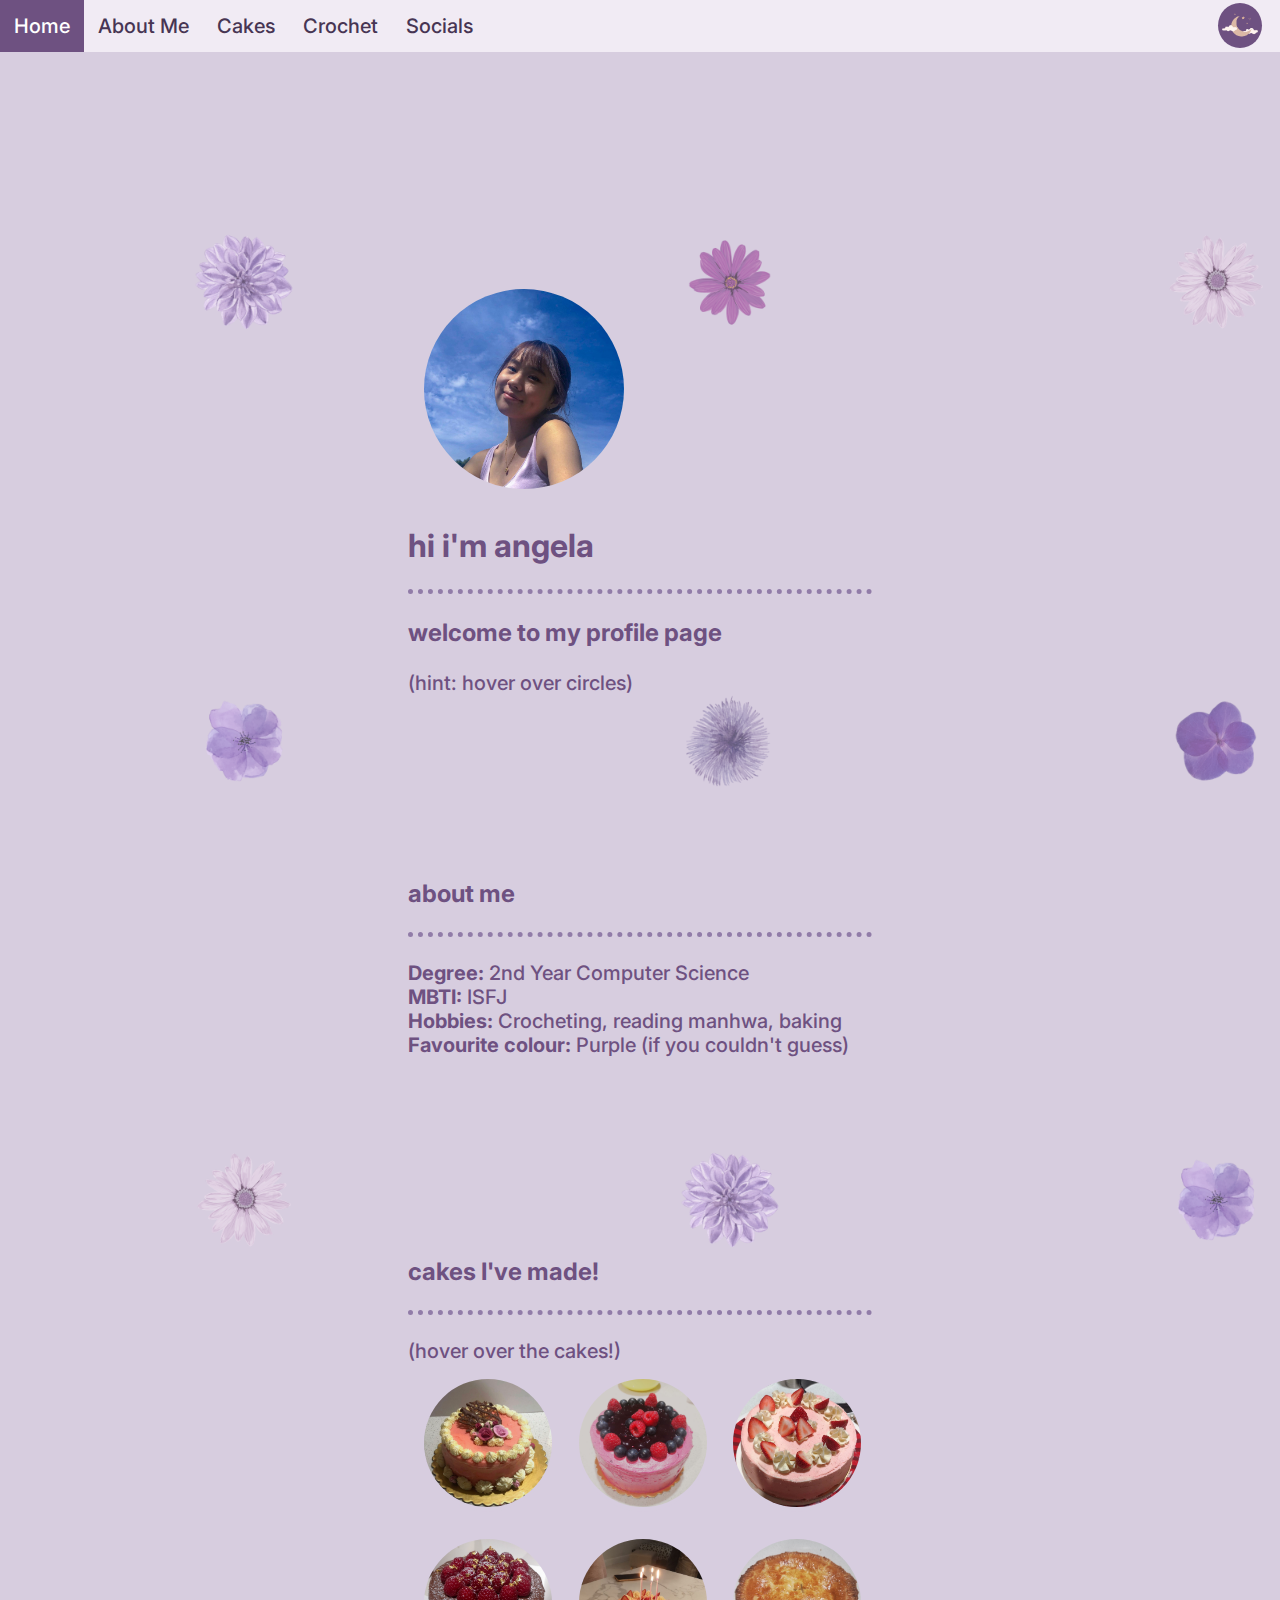
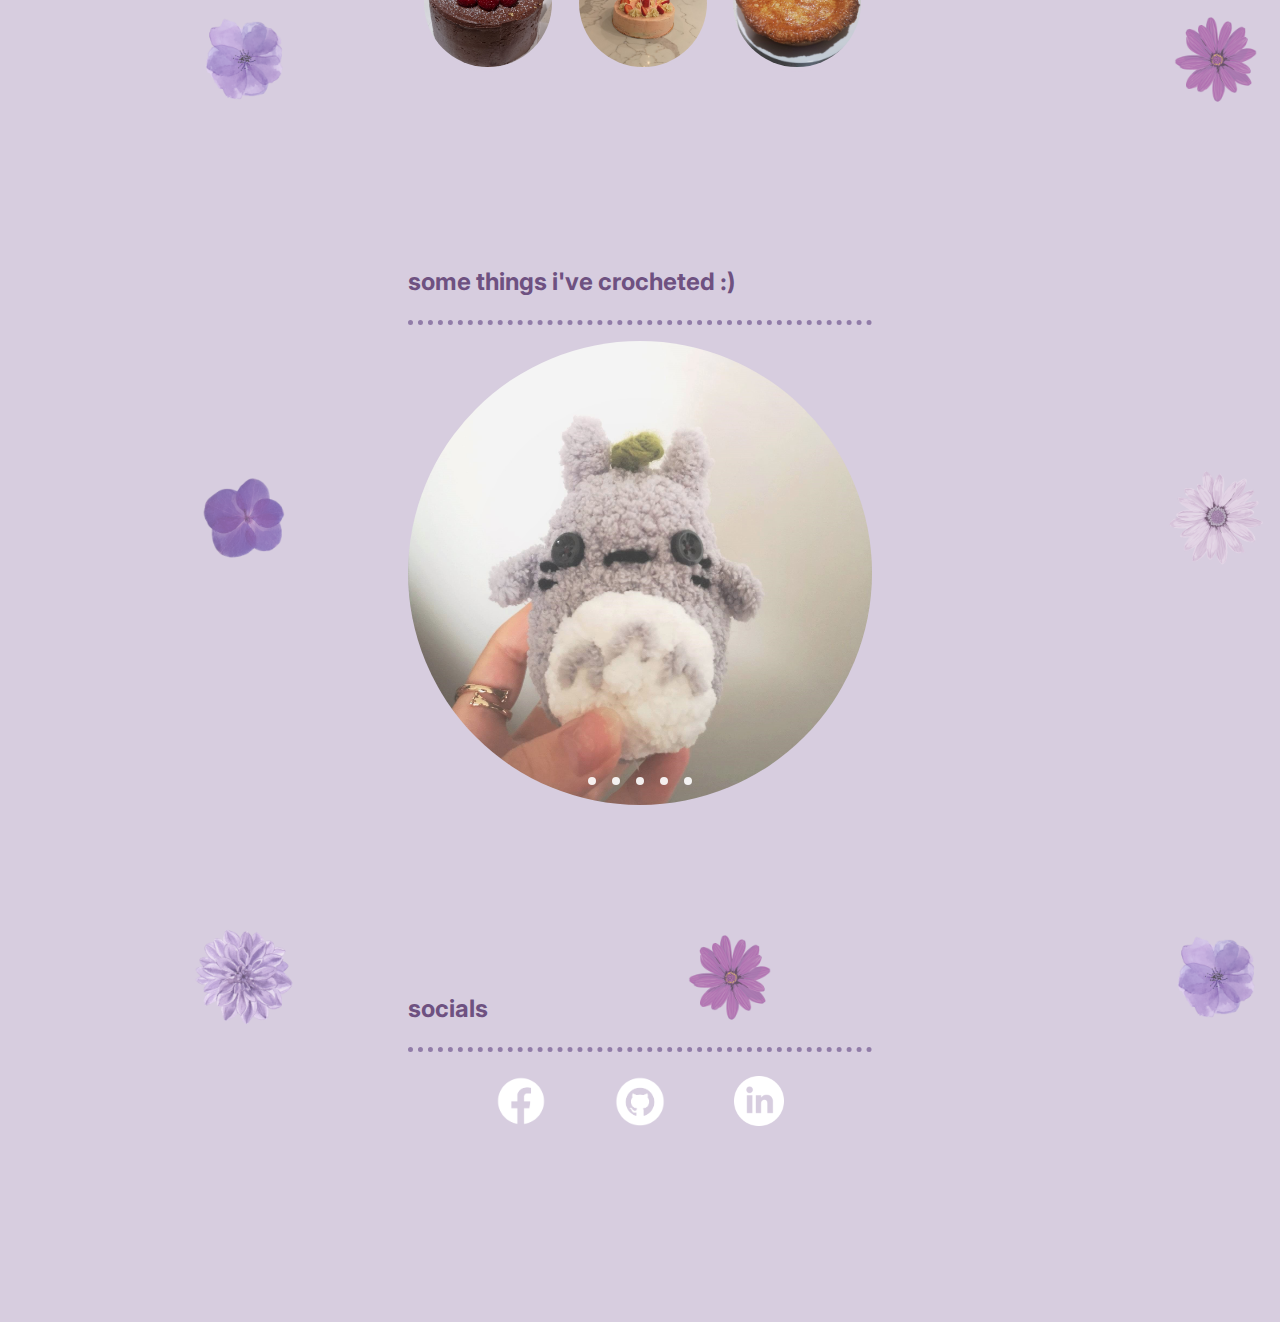
==== index.html @ 59901791 "moved folders" ====
<!DOCTYPE html>
<html lang="en">
<head>
    <meta charset="UTF-8">
    <meta http-equiv="X-UA-Compatible" content="IE=edge">
    <meta name="viewport" content="width=device-width, initial-scale=1.0">
    <title>Angela Wen</title>

	<meta name="description" content="Angela Wen- Profile page" />

    <link rel="stylesheet" href="./styles.css">
    <link rel="icon" href="./assets/A.png">


</head>
<body>


     
    <script>
        function myFunction() {
        var element = document.body;
        element.classList.toggle("dark");

        }



    </script>

	<div id="navbar">


		<a class="active" href="#home">Home</a>
		<a href="#aboutme">About Me</a>
		<a href="#cakes">Cakes</a>
		<a href="#crochet">Crochet</a>
		<a href="#socials">Socials</a>
		<p class="dark-note">dark mode</p>
		<div class="dark-mode">
			<button onclick="myFunction()">
				<img src="./assets/8.png" alt="moon" class="moon" width="40px" height="40px">
	
			</button>
	
		</div>
	</div>

	<div class="bg-flowers" >
		<table>
			<tr>
				<th></th>
				<th></th>
				<th></th>
			</tr>
			<tr>
				<td><img src="assets/flower1.png" alt="flower1" class="flower" width="100px" height="100px"></td>
				<td><img src="assets/flower6.png" alt="flower1" class="flower" width="100px" height="100px"></td>
				<td><img src="assets/flower2.png" alt="flower1" class="flower" width="100px" height="100px"></td>
			</tr>
			<tr>
				<td><img src="assets/flower3.png" alt="flower1" class="flower" width="100px" height="100px"></td>
				<td><img src="assets/flower4.png" alt="flower1" class="flower" width="100px" height="100px"></td>
				<td><img src="assets/flower5.png" alt="flower1" class="flower" width="100px" height="100px"></td>
			</tr>
			<tr>
				<td><img src="assets/flower2.png" alt="flower1" class="flower" width="100px" height="100px"></td>
				<td><img src="assets/flower1.png" alt="flower1" class="flower" width="100px" height="100px"></td>
				<td><img src="assets/flower3.png" alt="flower1" class="flower" width="100px" height="100px"></td>
			</tr>
			<tr>
				<td><img src="assets/flower3.png" alt="flower1" class="flower" width="100px" height="100px"></td>
				<td><img src="assets/flower1.png" alt="flower1" class="notflower" width="100px" height="100px"></td>
				<td><img src="assets/flower6.png" alt="flower1" class="flower" width="100px" height="100px"></td>
			</tr>
			<tr>
				<td><img src="assets/flower5.png" alt="flower1" class="flower" width="100px" height="100px"></td>
				<td><img src="assets/flower1.png" alt="flower1" class="flower" width="100px" height="100px"></td>
				<td><img src="assets/flower2.png" alt="flower1" class="flower" width="100px" height="100px"></td>
			</tr>
			<tr>
				<td><img src="assets/flower1.png" alt="flower1" class="flower" width="100px" height="100px"></td>
				<td><img src="assets/flower6.png" alt="flower1" class="flower" width="100px" height="100px"></td>
				<td><img src="assets/flower3.png" alt="flower1" class="flower" width="100px" height="100px"></td>
			</tr>

		</table>
	</div>



	<main>
		<div class="container"> 
			<div class="card">
				<div class="card_avatar" id="home">
					<img src="./assets/avatar.jpg" alt="Profile avatar" class="card_avatar-img" width="200px" height="200px">
				</div>
				<div class="card_info">
					<h1 class="card_info-name">hi i'm angela</h1>
					<br>
					<hr>
					<br>
					<h2 class="card_info-description">welcome to my profile page</h2>
					<br>
					<p>(hint: hover over circles)</p>
				</div>

				<br>

				<div class="about-me" id="aboutme">
					<h2>about me</h2>
					<br>
					<hr>
					<br>
					<p>
						<b>Degree:</b> 2nd Year Computer Science
						<br>
						<b>MBTI:</b> ISFJ
						<br>
						<b>Hobbies:</b> Crocheting, reading manhwa, baking
						<br>
						<b>Favourite colour:</b> Purple (if you couldn't guess)

					</p>
				</div>

				<br>
				<br>
				<br>


				<div class="hobbies" id="cakes">
					<h2 class="cakes-description">cakes I've made!</h2>
					<br>
					<hr>
					<p>
						<br>
						(hover over the cakes!)
					</p>
					<div class="column">
						<div class="cake-flip">
							<div class="cake-flip-inner">
							  	<div class="cake-flip-front">
									<img src="assets/cake1" alt="cake1" style="width:100%" class="cake-img">
							  	</div>
							  	<div class="cake-flip-back">
									<h2 class="cake-flip-text"> <br> the first cake i made!</h2>
							  	</div>
							</div>
						</div>
					</div>
					<div class="column">
						<div class="cake-flip">
							<div class="cake-flip-inner">
							  	<div class="cake-flip-front">
									<img src="assets/cake2" alt="cake2" style="width:100%" class="cake-img">
							  	</div>
							  	<div class="cake-flip-back">
									<h2 class="cake-flip-text"> <br>berry themed red velvet</h2>
							  	</div>
							</div>
						</div>
					</div>
					<div class="column">
						<div class="cake-flip">
							<div class="cake-flip-inner">
							  	<div class="cake-flip-front">
									<img src="assets/cake3" alt="cake3" style="width:100%" class="cake-img">
							  	</div>
							  	<div class="cake-flip-back">
									<h2 class="cake-flip-text"> <br>i love this one, my fave</h2>
							  	</div>
							</div>
						</div>
					</div>
					<div class="column">
						<div class="cake-flip">
							<div class="cake-flip-inner">
							  	<div class="cake-flip-front">
									<img src="assets/cake4" alt="cake4" style="width:100%" class="cake-img">
							  	</div>
							  	<div class="cake-flip-back">
									<h2 class="cake-flip-text"> <br>used some fancy gold leaf</h2>
							  	</div>
							</div>
						</div>
					
					</div>
					<div class="column">
						<div class="cake-flip">
							<div class="cake-flip-inner">
							  	<div class="cake-flip-front">
									<img src="assets/cake5" alt="cake5" style="width:100%" class="cake-img">
							  	</div>
							  	<div class="cake-flip-back">
									<h2 class="cake-flip-text"> <br>you alr saw this but it's so cute</h2>
							  	</div>
							</div>
						</div>
					
					</div>
					<div class="column">
						<div class="cake-flip">
							<div class="cake-flip-inner">
							  	<div class="cake-flip-front">
									<img src="assets/cake6.jpg" alt="cake6" style="width:100%" class="cake-img">
							  	</div>
							  	<div class="cake-flip-back">
									<h2 class="cake-flip-text"> <br>pies are just savoury cakes</h2>
							  	</div>
							</div>
						</div>
					</div>

				</div>

					


				<div class="crochet" id="crochet">
					<br>

					<h2>some things i've crocheted :)</h2>
					<br>
					<hr>	
					<div class="slider-wrapper">
						<div class="slider">
							<img id="slide-1" src="assets/totoro.jpg" alt="totoro">
							<img id="slide-2" src="assets/bees.jpg" alt="bees" />
							<img id="slide-3" src="assets/whale.jpg" alt="whale" />
							<img id="slide-4" src="assets/pinkbee.jpg" alt="pink bee" />
							<img id="slide-5" src="assets/beenie.jpg" alt="beenie" />
						</div>
						<div class="slider-nav">
							<a href="#slide-1"></a>
							<a href="#slide-2"></a>
							<a href="#slide-3"></a>
							<a href="#slide-4"></a>
							<a href="#slide-5"></a>
						</div>
					</div>				
				</div>


				<div class="socials-heading" id="socials">
					<h2>
						<br>
						socials
					</h2>
					<br>
					<hr>
					<br>					
				</div>

				
				<div class="card_socials" >
					<ul class="socials_links">
						<a href="https://www.facebook.com/profile.php?id=100007136407154" target="_blank">
							<img src="assets/fb.png" alt="facebook logo" width="50px" height="50px" class="social-logo">
						</a>
						<a href="https://github.com/angewen" target="_blank">
							<img src="assets/github.png" alt="github logo" width="50px" height="50px" class="social-logo">
						</a>
						<a href="https://www.linkedin.com/in/angela-wen-a8823516b" target="_blank">
							<img src="assets/linkedin.png" alt="linkedin logo" width="50px" height="50px" class="social-logo">
						</a>
					</ul>
				</div>
			</div>


		</div>

		<div class="bottom-thing">
		</div>
		
		

	</main>

    <script>
		window.onscroll = function() {navbarFunction()};
		const navbar = document.getElementById("navbar");
		const sticky = navbar.offsetTop;

		function navbarFunction() {
			if (window.pageYOffset >= sticky) {
				navbar.classList.add("sticky")
			} else {
				navbar.classList.remove("sticky");
			}
		}
	</script>
</body>
</html>
---- styles.css ----
@import url('https://fonts.googleapis.com/css2?family=Inter:wght@400;500;600;700;900&display=swap');

:root {
    --color-darker: #473553;
    --color-primary: #6e5181;
    --color-secondary: #9d93be;
    --color-accent: #917ca8;
    --color-background: #d7cddf;
    --color-light: #e0dae5;
    --color-text-default: #000000;
    --color-white: #FFFFFF;
    --color-black: #212121;

    /* Fonts variables  */
    --body-font: 'Inter', sans-serif;
}

* {
    box-sizing: border-box;
    padding: 0;
    margin: 0;
}

ul {
    list-style: none;
}

a {
    color: var(--color-background);
    text-decoration-color: var(--color-background);
    text-decoration: none;
    position: relative;
    z-index: 10000;
}

a:hover {
    color: var(--color-accent);
}


body {
    background-color: var(--color-background);
    color: var(--color-primary);
    font-family: var(--body-font);
    font-weight: 500;
    font-size: 20px;
}

.dark {
    background-color: var(--color-primary);
    color: var(--color-light);
}

.dark a {
    color: var(--color-white);
}

.dark #navbar {
    background-color: var(--color-darker);
    color: var(--color-white);
}

.dark #navbar a {
    color: var(--color-light);
}

.dark #navbar a.active {
    background-color: var(--color-secondary);
    color: var(--color-darker);
}

.dark #navbar a:hover {
    background-color: var(--color-primary);
    color: var(--color-white);
}


.dark button {
    background-color: var(--color-black);
}
.dark button:hover {
    background-color: var(--color-primary);
}


main {
    max-width: 30rem;
    height: 100vh;
    margin: 0 auto;
    display: flex;
    align-items: center;
    justify-content: center;
}

h1 {
    font-size: 2rem;
}

h2 {
    font-size: 1.5rem;
}

.note {
    text-align: right;
}

.dark .dark-note {
    color: var(--color-light);
}

.dark-note {
    padding-right: 4.5rem;
    padding-left: 85rem;
    text-align: right;
    margin-top: 0.3rem;
    position: absolute;
    line-height: 1.3rem;
}

/* button */
.dark-mode{
    margin-top: 5;
    margin-left: auto;
    margin-right: 5rem;
    float: right;
}
button {
    background-color: var(--color-primary);
    margin: 3px 18px;
    border-radius: 50%;
    border-width: 0;
    position: absolute;
    z-index: 1000;

}

button:hover {
    background-color: var(--color-darker);
    cursor: pointer;
}

.moon {
    margin: 2px 2px 0 2px;
    animation: bounce .3s infinite alternate;
}

/* Nav bar */
#navbar {
    background-color: rgb(241, 235, 244);
    color: var(--color-darker);
    overflow: hidden;
    animation: card 2s ease-out;
    z-index: 1;
}
  

/* make freeze, transparent when not at top */
#navbar a {
    float: left;
    display: block;
    text-align: center;
    padding: 14px;
    text-decoration: none;
    color: var(--color-darker);

}

#navbar a:hover {
    background-color: var(--color-background);
    color: var(--color-darker);
}

#navbar a.active {
    background-color: var(--color-primary);
    color: var(--color-white);
}


.sticky {
    position: fixed;
    top: 0;
    width: 100%;
}
  
.sticky + .container {
    padding-top: 60px;
}


.container {
    margin-top: 120rem;
    max-width: 100%;
}
.card {
    margin-top: 5rem;
    padding: 0.5rem;
}

.card_avatar {
    margin: 1rem 1rem 2rem 1rem;
    border-radius: 50%;
    animation: card 2s ease-out;
}

.card_avatar-img {
    max-width: 15rem;
    max-height: 15rem;
    border-radius: 50%;
}

.card_info {
    margin-bottom: 2rem;
    position: relative;
    animation: card 2s ease-out;
}

p {
    line-height: 1.5rem;
}

hr {
    border-top: 5px dotted var(--color-accent);
    border-bottom: var(--color-background);
    border-left: var(--color-background);
    border-right: var(--color-background);
}

.socials-heading {
    margin-top: 10rem;
}
.card_socials {
    display: flex;
    align-items: center;
    justify-content: center;
    
    animation: socials 3s ease-out;
}

.social-logo {
    position: relative;
    margin: 0 2rem;
}


.about-me {
    margin-top: 8rem;
    animation: socials 3s ease-out;
}


.column {
    float: left;
    width: 33.33%;
    padding: 1rem;
    
}

.cake-img {
    border-radius: 50%;
    object-fit: cover;
    min-height: 8rem;
    max-height: 8rem;
    min-width: 8rem;
    max-width: 8rem;
}

.hobbies {
    margin-top: 8rem;
    animation: socials 3s ease-out;
}


@keyframes card {
    0% {
        opacity: 0;
        transform: translateY(-.5rem);
    }
    20% {
        opacity: 0;
        transform: translateY(-.5rem);
    }
    80% {
        opacity: 1;
        transform: translateY(0);
    }
}

@keyframes socials {
    0% {
        opacity: 0;
        transform: translateY(-.5rem);
    }
    40% {
        opacity: 0;
        transform: translateY(-.5rem);
    }
    80% {
        opacity: 1;
        transform: translateY(0);
    }
}

@keyframes rotation {
    from {
      transform: rotate(0deg);
    }
    to {
      transform: rotate(359deg);
    }
}

@keyframes bounce {
    to {
        transform: scale(1.2);
    }
}


.card_avatar-img:hover {
    animation: rotation 2s infinite linear;
}


.cake-flip {
    background-color: transparent;
    perspective: 1000px;
}
  
.cake-flip-inner {
    position: relative;
    text-align: center;
    transition: transform 0.8s;
    transform-style: preserve-3d;
    height: 8rem;
}
  
.cake-flip:hover .cake-flip-inner {
    transform: rotateY(180deg);
}
  
.cake-flip-front, .cake-flip-back {
    position: absolute;
    -webkit-backface-visibility: hidden;
    backface-visibility: hidden;
}
  
.cake-flip-front {
    background-color: var(--color-background);
    color: var(--color-black);
    border-radius: 50%;
}
  
.cake-flip-back {
    background-color: var(--color-accent);
    color: var(--color-white);
    transform: rotateY(180deg);
    border-radius: 50%;
}

.cake-flip-text {
    height: 8rem;
    text-align: center;
    font-size: 1rem;
    align-items: center;
    padding-top: 2rem;
} 

.crochet {
    margin-top: 30rem;
    animation: socials 3s ease-out;
}

.slider-wrapper {
	position: relative;
	max-width: 30rem;
	margin: 1rem 0;
}

.slider {
	display: flex;
	aspect-ratio: 16 / 16;
	overflow-x: auto;
	scroll-snap-type: x mandatory;
	scroll-behavior: smooth;
	border-radius: 50%;
	-ms-overflow-style: none;
	scrollbar-width: none;
}

.slider::-webkit-scrollbar {
	display: none;
}

.slider img {
	flex: 1 0 100%;
	scroll-snap-align: start;
	object-fit: cover;
}

.slider-nav {
	display: flex;
	column-gap: 1rem;
	position: absolute;
	bottom: 1.25rem;
	left: 50%;
	transform: translateX(-50%);
	z-index: 1;
}

.slider-nav a {
	width: 0.5rem;
	height: 0.5rem;
	border-radius: 50%;
	background-color: var(--color-white);
	opacity: 0.90;
	transition: opacity ease 250ms;
}

.slider-nav a:hover {
	opacity: 1;
}

.slide-nav a:active {
    opacity: 1;
}

.bg-flowers {
    position: absolute;
    z-index: -1;
    opacity: 0.6;
    max-width: 100%;
    width: 100%;
    animation: socials 3s ease-out
}

.flower {
    margin: 11rem 12rem;
    animation: rotation 10s infinite linear;
}

.notflower {
    margin: 11rem 12rem;
    opacity: 0
}

.bottom-thing {
    z-index: -1;
    position: absolute;
    margin-top: 290rem;
    margin-bottom: 0;
    background-image: url(assets/bottomthing.svg);
    background-repeat: repeat-x;
    width: 100%;
    height: 200px;
}

.lavenders {
    max-width: 100%;
}
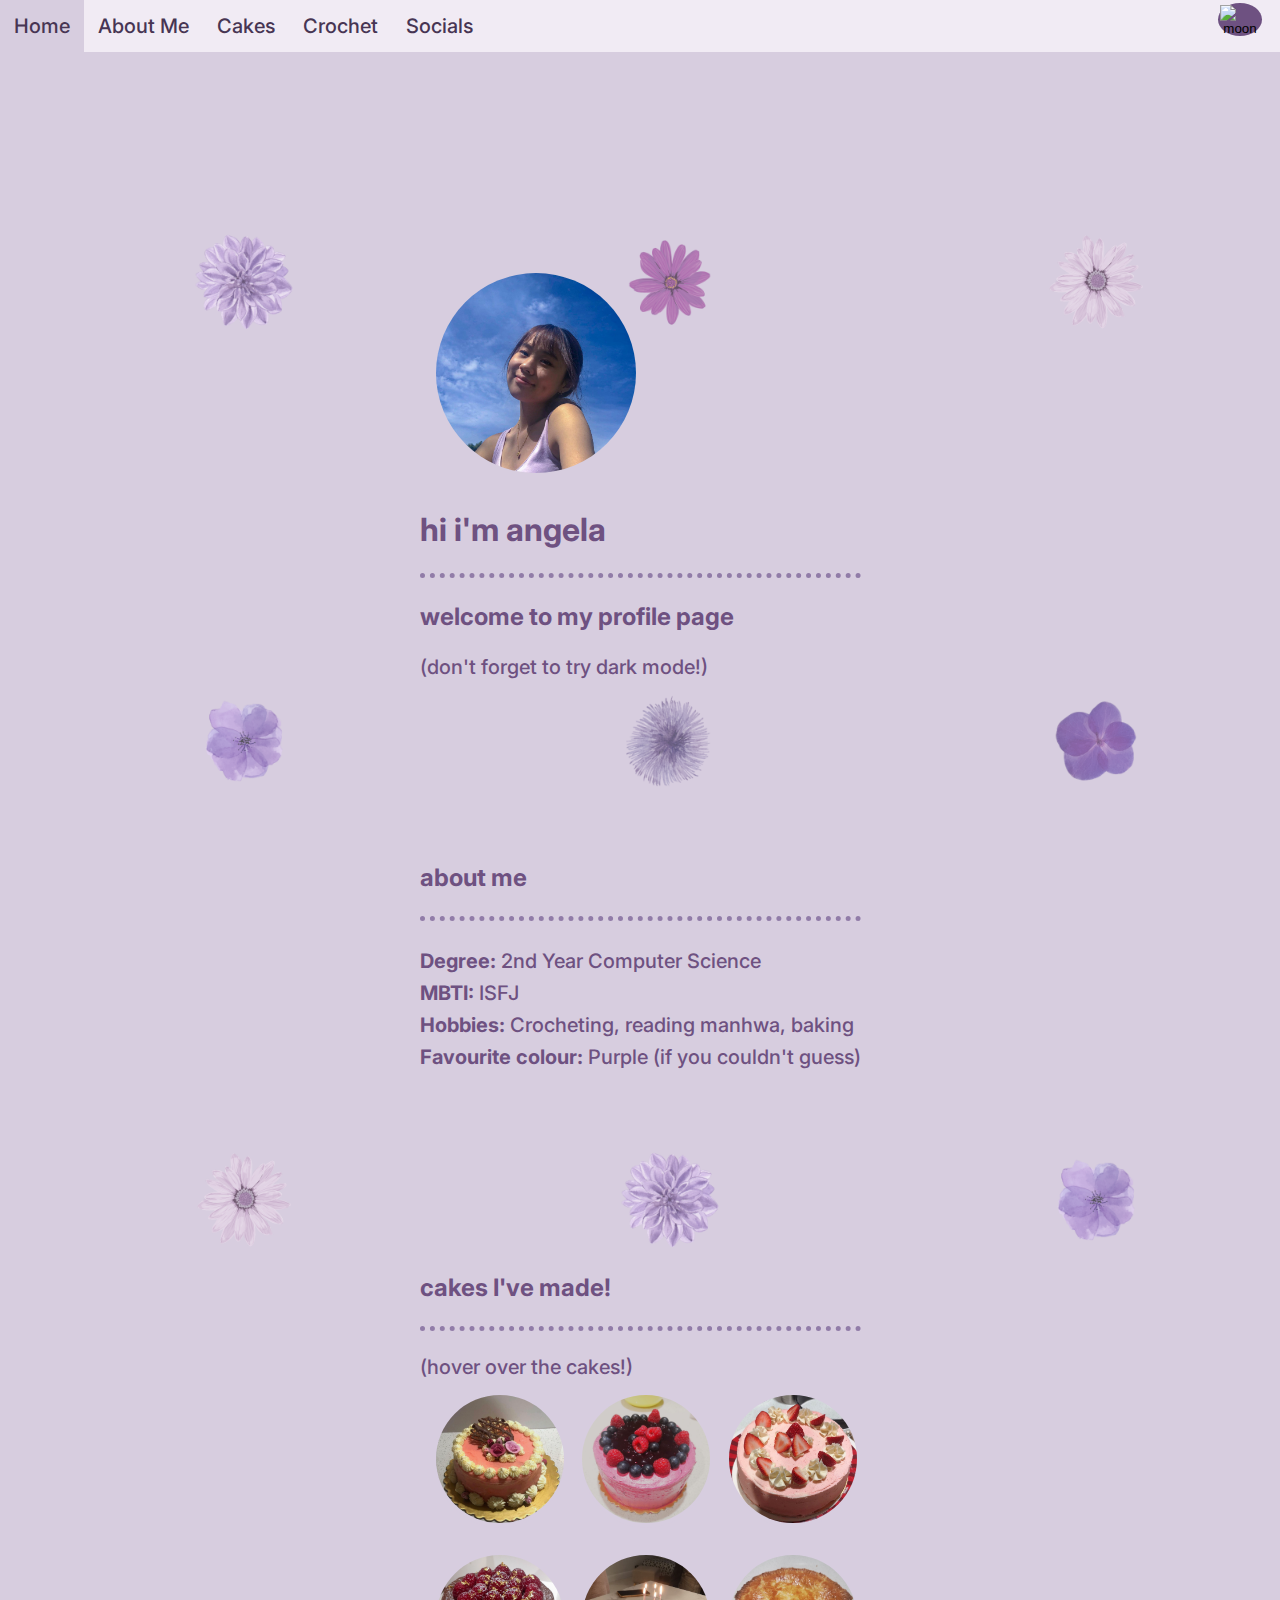
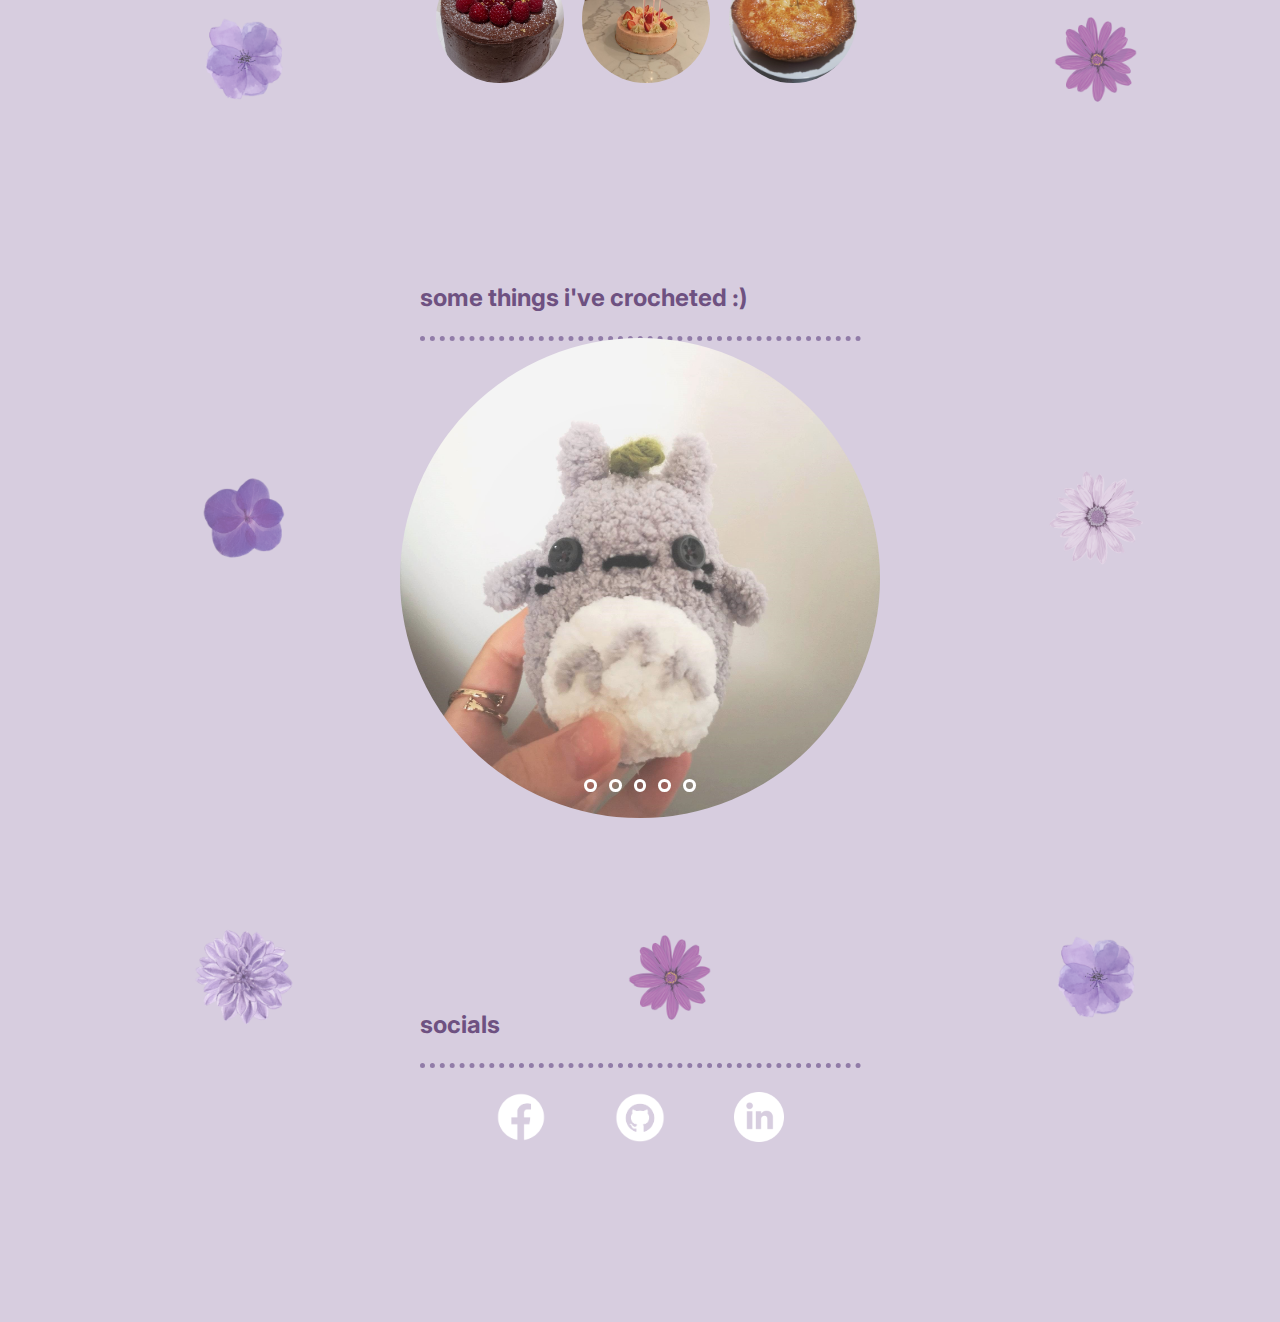
==== commit 456b075f: "final edits" ====
--- a/index.html
+++ b/index.html
@@ -29,25 +29,21 @@
     </script>
 
 	<div id="navbar">
-
-
-		<a class="active" href="#home">Home</a>
-		<a href="#aboutme">About Me</a>
-		<a href="#cakes">Cakes</a>
-		<a href="#crochet">Crochet</a>
-		<a href="#socials">Socials</a>
-		<p class="dark-note">dark mode</p>
+		<a class="nav-link" href="#home">Home</a>
+		<a class="nav-link" href="#aboutme">About Me</a>
+		<a class="nav-link" href="#cakes">Cakes</a>
+		<a class="nav-link" href="#crochet">Crochet</a>
+		<a class="nav-link" href="#socials">Socials</a>
+
 		<div class="dark-mode">
 			<button onclick="myFunction()">
-				<img src="./assets/8.png" alt="moon" class="moon" width="40px" height="40px">
-	
-			</button>
-	
+				<img src="./assets/moon.png" alt="moon" class="moon" id="moon-img" width="40px" height="40px">
+			</button>	
 		</div>
 	</div>
 
 	<div class="bg-flowers" >
-		<table>
+		<table class="table">
 			<tr>
 				<th></th>
 				<th></th>
@@ -102,7 +98,7 @@
 					<br>
 					<h2 class="card_info-description">welcome to my profile page</h2>
 					<br>
-					<p>(hint: hover over circles)</p>
+					<p>(don't forget to try dark mode!)</p>
 				</div>
 
 				<br>
@@ -112,7 +108,7 @@
 					<br>
 					<hr>
 					<br>
-					<p>
+					<p class="about-me-text">
 						<b>Degree:</b> 2nd Year Computer Science
 						<br>
 						<b>MBTI:</b> ISFJ
@@ -223,23 +219,44 @@
 					<h2>some things i've crocheted :)</h2>
 					<br>
 					<hr>	
-					<div class="slider-wrapper">
-						<div class="slider">
-							<img id="slide-1" src="assets/totoro.jpg" alt="totoro">
-							<img id="slide-2" src="assets/bees.jpg" alt="bees" />
-							<img id="slide-3" src="assets/whale.jpg" alt="whale" />
-							<img id="slide-4" src="assets/pinkbee.jpg" alt="pink bee" />
-							<img id="slide-5" src="assets/beenie.jpg" alt="beenie" />
-						</div>
-						<div class="slider-nav">
-							<a href="#slide-1"></a>
-							<a href="#slide-2"></a>
-							<a href="#slide-3"></a>
-							<a href="#slide-4"></a>
-							<a href="#slide-5"></a>
-						</div>
-					</div>				
-				</div>
+					<div class="slidershow middle">
+
+						<div class="slides">
+							  <input type="radio" name="r" id="r1" checked>
+							<input type="radio" name="r" id="r2">
+							<input type="radio" name="r" id="r3">
+							<input type="radio" name="r" id="r4">
+							<input type="radio" name="r" id="r5">
+							<div class="slide s1">
+								<img src="assets/totoro.jpg" alt="totoro">
+							</div>
+							<div class="slide">
+								<img src="assets/bees.jpg" alt="bees">
+							</div>
+							<div class="slide">
+								<img src="assets/whale.jpg" alt="whale">
+							</div>
+							<div class="slide">
+								<img src="assets/pinkbee.jpg" alt="pinkbee">
+							</div>
+							<div class="slide">
+								<img src="assets/beenie.jpg" alt="beenie">
+							</div>
+						</div>
+				  
+						<div class="navigation">
+						  <label for="r1" class="bar"></label>
+						  <label for="r2" class="bar"></label>
+						  <label for="r3" class="bar"></label>
+						  <label for="r4" class="bar"></label>
+						  <label for="r5" class="bar"></label>
+						</div>
+					  </div>			
+				</div>
+
+
+
+
 
 
 				<div class="socials-heading" id="socials">
@@ -291,6 +308,39 @@
 			}
 		}
 	</script>
+
+	<script>
+		const navLinks = document.querySelectorAll('.nav-link');
+
+		navLinks.forEach(link => {
+			link.addEventListener('click', e => {
+				e.preventDefault();
+				const targetId = e.target.getAttribute('href');
+
+				const targetElement = document.querySelector(targetId);
+
+				targetElement.scrollIntoView({ behavior: 'smooth' });
+			});
+		});
+
+	</script>
+	<script>
+		const image = document.getElementById('moon-img');
+
+		let currentImage = 'assets/moon.png';
+		image.src = currentImage;
+
+		image.addEventListener('click', e => {
+			if (currentImage === 'assets/moon.png') {
+				currentImage = 'assets/sun.png';
+				e.target.src = currentImage;
+			} else {
+				currentImage = 'assets/moon.png';
+				e.target.src = currentImage;
+			}
+		});
+	</script>
+
 </body>
 </html>
 
--- a/styles.css
+++ b/styles.css
@@ -76,7 +76,7 @@
 
 
 .dark button {
-    background-color: var(--color-black);
+    background-color: var(--color-primary);
 }
 .dark button:hover {
     background-color: var(--color-primary);
@@ -109,21 +109,23 @@
 }
 
 .dark-note {
-    padding-right: 4.5rem;
-    padding-left: 85rem;
+    padding-right: 5%;
+    padding-left: 90%;
     text-align: right;
     margin-top: 0.3rem;
     position: absolute;
     line-height: 1.3rem;
 }
 
-/* button */
 .dark-mode{
     margin-top: 5;
     margin-left: auto;
     margin-right: 5rem;
     float: right;
 }
+
+
+
 button {
     background-color: var(--color-primary);
     margin: 3px 18px;
@@ -144,7 +146,6 @@
     animation: bounce .3s infinite alternate;
 }
 
-/* Nav bar */
 #navbar {
     background-color: rgb(241, 235, 244);
     color: var(--color-darker);
@@ -153,8 +154,6 @@
     z-index: 1;
 }
   
-
-/* make freeze, transparent when not at top */
 #navbar a {
     float: left;
     display: block;
@@ -227,6 +226,7 @@
 
 .socials-heading {
     margin-top: 10rem;
+    animation: socials 3s ease-out;
 }
 .card_socials {
     display: flex;
@@ -243,8 +243,12 @@
 
 
 .about-me {
-    margin-top: 8rem;
+    padding-top: 8rem;
     animation: socials 3s ease-out;
+}
+
+.about-me-text {
+    line-height: 2rem
 }
 
 
@@ -265,7 +269,7 @@
 }
 
 .hobbies {
-    margin-top: 8rem;
+    padding-top: 8rem;
     animation: socials 3s ease-out;
 }
 
@@ -359,71 +363,99 @@
 
 .cake-flip-text {
     height: 8rem;
+    width: 8rem;
     text-align: center;
     font-size: 1rem;
     align-items: center;
-    padding-top: 2rem;
+    padding-top: 1.8rem;
 } 
 
 .crochet {
-    margin-top: 30rem;
+    margin-top: 20rem;
+    padding-top: 10rem;
+    padding-bottom: 30rem;
     animation: socials 3s ease-out;
-}
-
-.slider-wrapper {
-	position: relative;
-	max-width: 30rem;
-	margin: 1rem 0;
-}
-
-.slider {
-	display: flex;
-	aspect-ratio: 16 / 16;
-	overflow-x: auto;
-	scroll-snap-type: x mandatory;
-	scroll-behavior: smooth;
-	border-radius: 50%;
-	-ms-overflow-style: none;
-	scrollbar-width: none;
-}
-
-.slider::-webkit-scrollbar {
-	display: none;
-}
-
-.slider img {
-	flex: 1 0 100%;
-	scroll-snap-align: start;
-	object-fit: cover;
-}
-
-.slider-nav {
-	display: flex;
-	column-gap: 1rem;
-	position: absolute;
-	bottom: 1.25rem;
-	left: 50%;
-	transform: translateX(-50%);
-	z-index: 1;
-}
-
-.slider-nav a {
-	width: 0.5rem;
-	height: 0.5rem;
-	border-radius: 50%;
-	background-color: var(--color-white);
-	opacity: 0.90;
-	transition: opacity ease 250ms;
-}
-
-.slider-nav a:hover {
-	opacity: 1;
-}
-
-.slide-nav a:active {
-    opacity: 1;
-}
-
+
+}
+
+
+.slidershow {
+    position: absolute;
+    margin-top:108rem;
+    width: 30rem;
+    height: 30rem;
+    max-width: 30rem;
+    overflow: hidden;
+    border-radius: 50%;
+
+}
+.middle {
+    position: absolute;
+    top: 50%;
+    left: 50%;
+    transform: translate(-50%,-50%);
+}
+.navigation {
+    position: absolute;
+    bottom: 20px;
+    left: 50%;
+    transform: translateX(-50%);
+    display: flex;
+}
+.bar {
+    width: 0.8rem;
+    height: 0.8rem;
+    border-radius: 50%;
+    border: 3px solid var(--color-white);
+    margin: 6px;
+    cursor: pointer;
+    transition: 0.4s;
+}
+
+
+.bar:hover {
+    background: var(--color-white);
+}
+  
+input[name="r"] {
+      position: absolute;
+      visibility: hidden;
+}
+  
+.slides {
+    width: 500%;
+    height: 100%;
+    display: flex;
+}
+  
+.slide {
+    width: 20%;
+    transition: 0.6s;
+}
+.slide img {
+    width: 100%;
+    height: 100%;
+}
+  
+#r1:checked ~ .s1 {
+    margin-left: 0;
+}
+#r2:checked ~ .s1 {
+    margin-left: -20%;
+}
+#r3:checked ~ .s1 {
+    margin-left: -40%;
+}
+#r4:checked ~ .s1 {
+    margin-left: -60%;
+}
+#r5:checked ~ .s1 {
+    margin-left: -80%;
+}
+  
+
+
+/*  */
 .bg-flowers {
     position: absolute;
     z-index: -1;
@@ -431,6 +463,19 @@
     max-width: 100%;
     width: 100%;
     animation: socials 3s ease-out
+}
+
+.table {
+    max-width: 100%;
+    width: 100%;
+    table-layout: fixed;
+    
+}
+
+td { 
+    overflow: hidden; 
+    text-overflow: ellipsis; 
+    word-wrap: break-word;
 }
 
 .flower {
@@ -452,6 +497,7 @@
     background-repeat: repeat-x;
     width: 100%;
     height: 200px;
+    animation: socials 3s ease-out;
 }
 
 .lavenders {
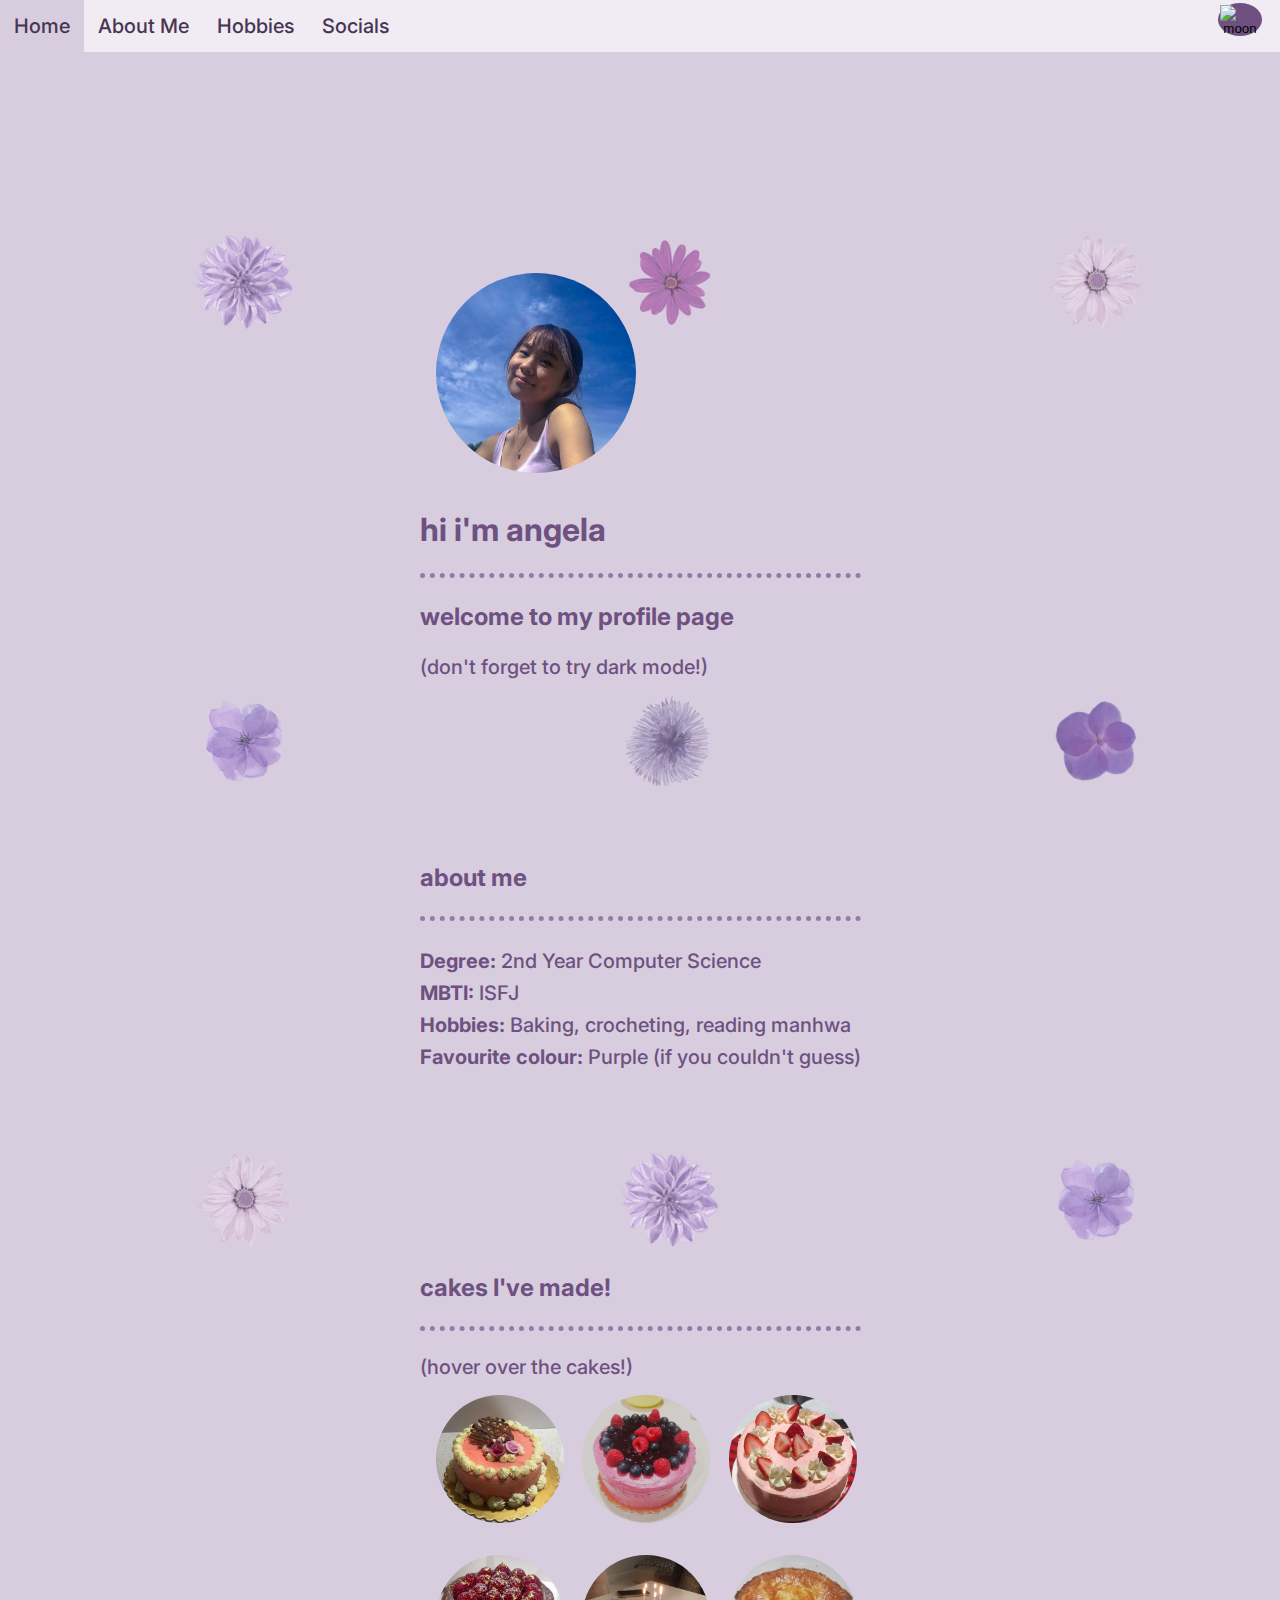
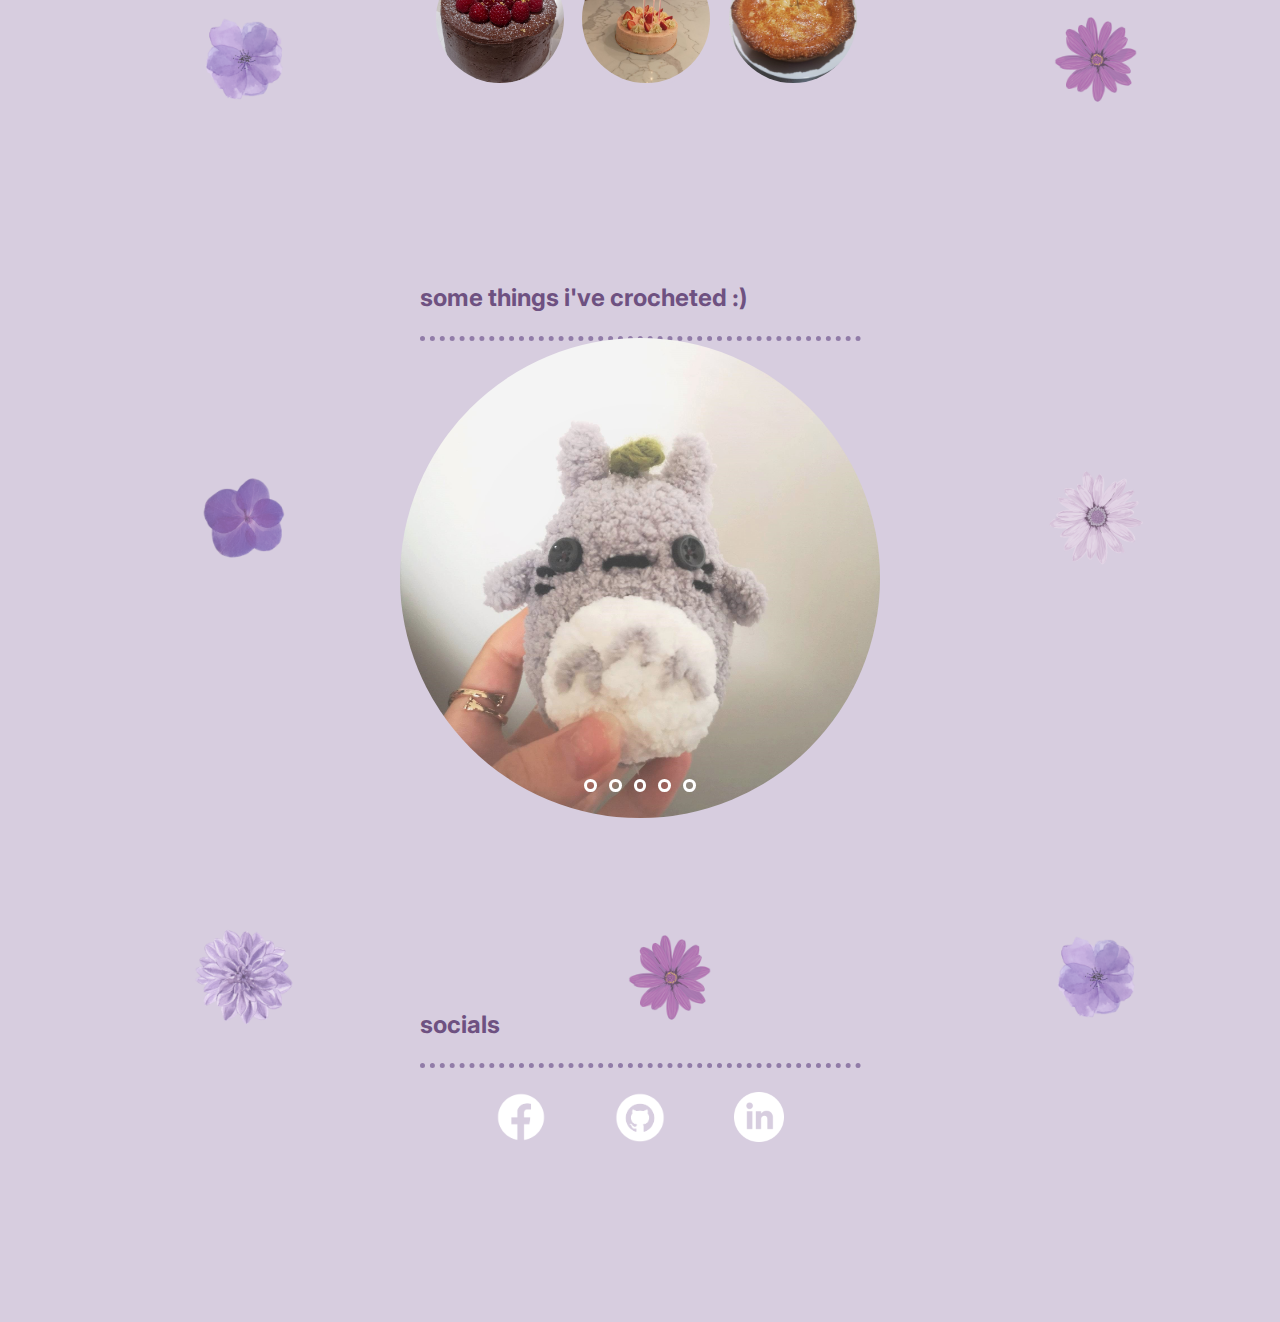
==== commit f2851387: "edit" ====
--- a/index.html
+++ b/index.html
@@ -31,8 +31,7 @@
 	<div id="navbar">
 		<a class="nav-link" href="#home">Home</a>
 		<a class="nav-link" href="#aboutme">About Me</a>
-		<a class="nav-link" href="#cakes">Cakes</a>
-		<a class="nav-link" href="#crochet">Crochet</a>
+		<a class="nav-link" href="#cakes">Hobbies</a>
 		<a class="nav-link" href="#socials">Socials</a>
 
 		<div class="dark-mode">
@@ -86,9 +85,9 @@
 
 
 	<main>
-		<div class="container"> 
+		<div class="container" id="home"> 
 			<div class="card">
-				<div class="card_avatar" id="home">
+				<div class="card_avatar">
 					<img src="./assets/avatar.jpg" alt="Profile avatar" class="card_avatar-img" width="200px" height="200px">
 				</div>
 				<div class="card_info">
@@ -113,7 +112,7 @@
 						<br>
 						<b>MBTI:</b> ISFJ
 						<br>
-						<b>Hobbies:</b> Crocheting, reading manhwa, baking
+						<b>Hobbies:</b> Baking, crocheting, reading manhwa
 						<br>
 						<b>Favourite colour:</b> Purple (if you couldn't guess)
 
@@ -301,7 +300,7 @@
 		const sticky = navbar.offsetTop;
 
 		function navbarFunction() {
-			if (window.pageYOffset >= sticky) {
+			if (window.pageYOffset > 0) {
 				navbar.classList.add("sticky")
 			} else {
 				navbar.classList.remove("sticky");
--- a/styles.css
+++ b/styles.css
@@ -179,8 +179,11 @@
     position: fixed;
     top: 0;
     width: 100%;
-}
-  
+    opacity: 70%;
+
+
+}
+
 .sticky + .container {
     padding-top: 60px;
 }
